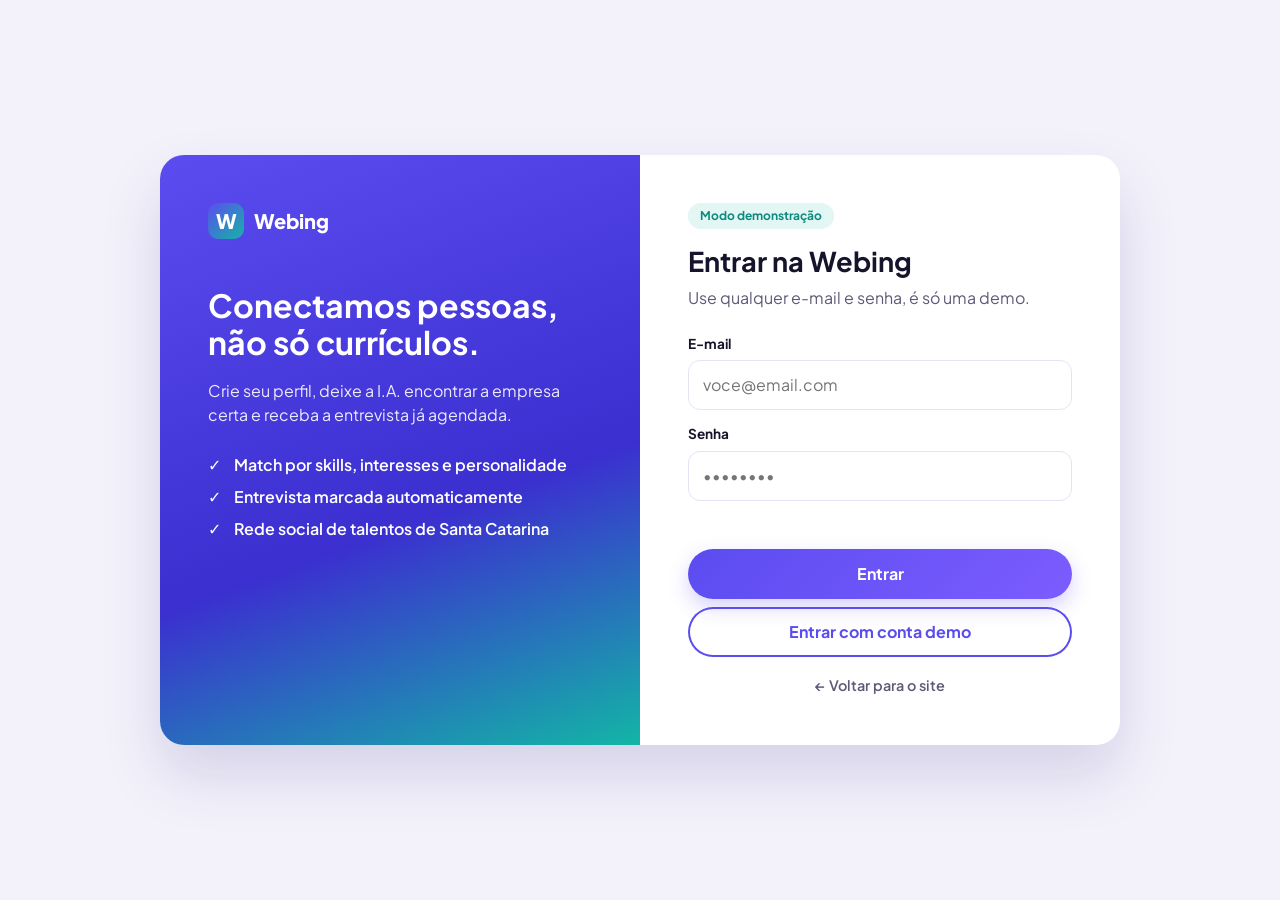
==== app.html @ 5b806b4f "Adiciona demo da plataforma: login, perfil, match por I.A. e entrevista automática Co-Authored-By: C" ====
<!doctype html>
<html lang="pt-BR">
<head>
  <meta charset="utf-8">
  <meta name="viewport" content="width=device-width, initial-scale=1">
  <title>Webing | Demo</title>
  <meta name="description" content="Demonstração da plataforma Webing: login, perfil, match por I.A. e agendamento automático de entrevista.">
  <link rel="preconnect" href="https://fonts.googleapis.com">
  <link rel="preconnect" href="https://fonts.gstatic.com" crossorigin>
  <link href="https://fonts.googleapis.com/css2?family=Plus+Jakarta+Sans:wght@400;500;600;700;800&display=swap" rel="stylesheet">
  <link rel="stylesheet" href="app.css">
  <link rel="icon" href="data:image/svg+xml,%3Csvg xmlns='http://www.w3.org/2000/svg' viewBox='0 0 32 32'%3E%3Crect width='32' height='32' rx='8' fill='%235b4cf0'/%3E%3Cpath d='M7 10l4 12 5-9 5 9 4-12' stroke='white' stroke-width='3' fill='none' stroke-linecap='round' stroke-linejoin='round'/%3E%3C/svg%3E">
</head>
<body>

<!-- ============ LOGIN ============ -->
<section class="screen screen-center" id="s-login">
  <div class="auth">
    <div class="auth-side">
      <a href="index.html" class="logo logo-light"><span class="logo-mark">W</span><span>Webing</span></a>
      <h1>Conectamos pessoas, não só currículos.</h1>
      <p>Crie seu perfil, deixe a I.A. encontrar a empresa certa e receba a entrevista já agendada.</p>
      <ul>
        <li>Match por skills, interesses e personalidade</li>
        <li>Entrevista marcada automaticamente</li>
        <li>Rede social de talentos de Santa Catarina</li>
      </ul>
    </div>
    <form class="auth-form" id="form-login" novalidate>
      <span class="demo-tag">Modo demonstração</span>
      <h2>Entrar na Webing</h2>
      <p class="muted">Use qualquer e-mail e senha, é só uma demo.</p>
      <label class="field">
        <span>E-mail</span>
        <input type="email" name="email" placeholder="voce@email.com" autocomplete="username">
      </label>
      <label class="field">
        <span>Senha</span>
        <input type="password" name="senha" placeholder="••••••••" autocomplete="current-password">
      </label>
      <p class="form-error" id="login-error" role="alert"></p>
      <button type="submit" class="btn btn-block">Entrar</button>
      <button type="button" class="btn btn-ghost btn-block" id="btn-demo">Entrar com conta demo</button>
      <a href="index.html" class="back-link">← Voltar para o site</a>
    </form>
  </div>
</section>

<!-- ============ ONBOARDING ============ -->
<section class="screen screen-center" id="s-onboard" hidden>
  <form class="wizard" id="form-perfil" novalidate>
    <div class="wizard-head">
      <a class="logo"><span class="logo-mark">W</span><span>Webing</span></a>
      <span class="muted" id="wiz-count">Passo 1 de 4</span>
    </div>
    <div class="progress"><i id="wiz-bar"></i></div>

    <!-- Passo 1 -->
    <fieldset class="step" data-step="1">
      <legend>Sobre você</legend>
      <p class="muted">Conte um pouco quem você é.</p>
      <div class="row-2">
        <label class="field"><span>Nome completo *</span><input name="nome" required placeholder="Seu nome"></label>
        <label class="field"><span>Idade *</span><input name="idade" type="number" min="16" max="70" required placeholder="22"></label>
      </div>
      <div class="row-2">
        <label class="field"><span>Cidade *</span>
          <select name="cidade" required>
            <option value="">Selecione</option>
            <option>Florianópolis</option><option>São José</option><option>Palhoça</option>
            <option>Joinville</option><option>Blumenau</option><option>Itajaí</option>
            <option>Balneário Camboriú</option><option>Criciúma</option><option>Chapecó</option>
            <option>Lages</option><option>Outra cidade de SC</option>
          </select>
        </label>
        <label class="field"><span>Situação atual *</span>
          <select name="ocupacao" required>
            <option value="">Selecione</option>
            <option>Estudante</option><option>Recém-formado(a)</option>
            <option>Jovem profissional</option><option>Em transição de carreira</option>
          </select>
        </label>
      </div>
      <label class="field"><span>Curso ou área de formação</span><input name="curso" placeholder="Ex.: Administração, Publicidade, ADS…"></label>
    </fieldset>

    <!-- Passo 2 -->
    <fieldset class="step" data-step="2" hidden>
      <legend>Suas skills</legend>
      <p class="muted">Escolha pelo menos 3 no total. A I.A. usa isso para comparar com as vagas.</p>
      <h4>Habilidades técnicas</h4>
      <div class="chips-select" data-name="hard"></div>
      <h4>Habilidades comportamentais</h4>
      <div class="chips-select" data-name="soft"></div>
    </fieldset>

    <!-- Passo 3 -->
    <fieldset class="step" data-step="3" hidden>
      <legend>Interesses e hobbies</legend>
      <p class="muted">Aqui a Webing vai além do currículo.</p>
      <h4>Áreas que te interessam *</h4>
      <div class="chips-select" data-name="interesses"></div>
      <h4>Hobbies</h4>
      <div class="chips-select" data-name="hobbies"></div>
    </fieldset>

    <!-- Passo 4 -->
    <fieldset class="step" data-step="4" hidden>
      <legend>Objetivos e personalidade</legend>
      <p class="muted">Para a I.A. entender o que você busca e onde vai se sentir bem.</p>
      <div class="row-2">
        <label class="field"><span>Seu objetivo agora *</span>
          <select name="objetivo" required>
            <option value="">Selecione</option>
            <option>Estágio</option><option>Primeiro emprego</option>
            <option>Crescer na carreira</option><option>Mudar de área</option>
          </select>
        </label>
        <label class="field"><span>Modelo de trabalho *</span>
          <select name="modelo" required>
            <option value="">Selecione</option>
            <option>Presencial</option><option>Híbrido</option><option>Remoto</option>
          </select>
        </label>
      </div>
      <h4>Como você se descreve? *</h4>
      <div class="radio-cards" data-name="perfil">
        <label><input type="radio" name="perfil" value="Comunicativo" required><span>🗣️<b>Comunicativo</b><small>Gosto de pessoas e de conversar</small></span></label>
        <label><input type="radio" name="perfil" value="Analítico"><span>📊<b>Analítico</b><small>Gosto de dados e de resolver problemas</small></span></label>
        <label><input type="radio" name="perfil" value="Criativo"><span>🎨<b>Criativo</b><small>Gosto de criar e de ter ideias</small></span></label>
        <label><input type="radio" name="perfil" value="Organizado"><span>🗂️<b>Organizado</b><small>Gosto de planejar e de processos</small></span></label>
      </div>
      <h4>Ambiente ideal *</h4>
      <div class="radio-cards small" data-name="ambiente">
        <label><input type="radio" name="ambiente" value="Dinâmico" required><span><b>Dinâmico</b><small>Ritmo de startup</small></span></label>
        <label><input type="radio" name="ambiente" value="Estruturado"><span><b>Estruturado</b><small>Processos claros</small></span></label>
        <label><input type="radio" name="ambiente" value="Colaborativo"><span><b>Colaborativo</b><small>Tudo em equipe</small></span></label>
        <label><input type="radio" name="ambiente" value="Autônomo"><span><b>Autônomo</b><small>Liberdade para fazer</small></span></label>
      </div>
      <label class="field"><span>Uma frase sobre você</span><textarea name="bio" rows="2" maxlength="160" placeholder="Ex.: Apaixonada por contar histórias e conectar pessoas."></textarea></label>
    </fieldset>

    <p class="form-error" id="wiz-error" role="alert"></p>
    <div class="wizard-actions">
      <button type="button" class="btn btn-ghost" id="wiz-back" hidden>Voltar</button>
      <button type="submit" class="btn" id="wiz-next">Continuar</button>
    </div>
  </form>
</section>

<!-- ============ ANALISANDO ============ -->
<section class="screen screen-center screen-dark" id="s-analyze" hidden>
  <div class="analyze">
    <div class="orb"><span class="logo-mark big">W</span></div>
    <h2>A I.A. da Webing está analisando seu perfil</h2>
    <ul class="analyze-steps" id="analyze-steps">
      <li>Lendo suas skills técnicas e comportamentais</li>
      <li>Entendendo seus interesses e hobbies</li>
      <li>Mapeando objetivos e personalidade</li>
      <li>Comparando com empresas de Santa Catarina</li>
      <li>Encontrando o melhor match</li>
    </ul>
  </div>
</section>

<!-- ============ MATCH ============ -->
<section class="screen screen-center screen-dark" id="s-match" hidden>
  <div class="match">
    <p class="confetti" aria-hidden="true">🎉</p>
    <h2>Deu match!</h2>
    <div class="match-pair">
      <div class="avatar xl" id="m-user"></div>
      <div class="match-pct" id="m-pct">0%</div>
      <div class="avatar xl co" id="m-co"></div>
    </div>
    <p class="match-sub" id="m-sub"></p>
    <div class="match-why">
      <h4>Por que vocês combinam</h4>
      <ul id="m-reasons"></ul>
    </div>
    <div class="scheduling" id="m-scheduling">
      <span class="spinner"></span> Agendando sua entrevista automaticamente…
    </div>
    <div class="interview-card" id="m-interview" hidden></div>
    <button class="btn btn-light btn-block" id="btn-go-app" hidden>Ir para minha rede →</button>
  </div>
</section>

<!-- ============ REDE SOCIAL ============ -->
<section class="screen" id="s-app" hidden>
  <header class="topbar">
    <div class="topbar-inner">
      <a class="logo" data-view="feed"><span class="logo-mark">W</span><span class="hide-sm">Webing</span></a>
      <div class="search hide-sm"><input placeholder="Buscar pessoas, empresas e vagas" aria-label="Buscar"></div>
      <nav class="topnav" aria-label="Navegação principal">
        <button data-view="feed" class="active"><span>🏠</span><small>Início</small></button>
        <button data-view="vagas"><span>💼</span><small>Vagas</small></button>
        <button data-view="agenda"><span>📅</span><small>Agenda</small></button>
        <button data-view="mensagens"><span>💬</span><small>Mensagens</small><i class="dot" id="msg-dot"></i></button>
      </nav>
      <div class="user-menu">
        <button class="avatar sm" id="btn-user" aria-haspopup="true" aria-expanded="false"></button>
        <div class="dropdown" id="user-dropdown" hidden>
          <strong id="dd-name"></strong>
          <button id="btn-edit">Editar perfil</button>
          <button id="btn-reset">Reiniciar demo</button>
          <button id="btn-logout">Sair</button>
        </div>
      </div>
    </div>
  </header>

  <div class="layout">
    <aside class="col-left">
      <div class="panel profile">
        <div class="cover"></div>
        <div class="avatar lg" id="p-avatar"></div>
        <h3 id="p-name"></h3>
        <p class="muted" id="p-headline"></p>
        <p class="bio" id="p-bio"></p>
        <div class="p-stats">
          <div><b id="p-matches">0</b><small>matches</small></div>
          <div><b id="p-interviews">0</b><small>entrevistas</small></div>
          <div><b id="p-strength">0%</b><small>perfil</small></div>
        </div>
        <div class="p-block"><h5>Skills</h5><div class="chips" id="p-skills"></div></div>
        <div class="p-block"><h5>Interesses</h5><div class="chips" id="p-int"></div></div>
        <div class="p-block"><h5>Hobbies</h5><div class="chips" id="p-hob"></div></div>
      </div>
    </aside>

    <main class="col-main">
      <!-- FEED -->
      <div class="view" id="v-feed">
        <form class="panel composer" id="composer">
          <div class="avatar sm" id="c-avatar"></div>
          <input name="texto" placeholder="Compartilhe uma conquista, ideia ou pergunta…" aria-label="Escrever publicação" maxlength="280">
          <button class="btn btn-small" type="submit">Publicar</button>
        </form>
        <div id="feed"></div>
      </div>

      <!-- VAGAS -->
      <div class="view" id="v-vagas" hidden>
        <div class="panel view-head"><h2>Vagas para você</h2><p class="muted">Ordenadas pela compatibilidade calculada pela I.A.</p></div>
        <div id="vagas"></div>
      </div>

      <!-- AGENDA -->
      <div class="view" id="v-agenda" hidden>
        <div class="panel view-head"><h2>Sua agenda</h2><p class="muted">Entrevistas agendadas automaticamente pela Webing.</p></div>
        <div id="agenda"></div>
      </div>

      <!-- MENSAGENS -->
      <div class="view" id="v-mensagens" hidden>
        <div class="panel chat">
          <div class="chat-head" id="chat-head"></div>
          <div class="chat-body" id="chat-body"></div>
          <form class="chat-form" id="chat-form">
            <input name="msg" placeholder="Escreva uma mensagem…" aria-label="Mensagem" autocomplete="off">
            <button class="btn btn-small" type="submit">Enviar</button>
          </form>
        </div>
      </div>
    </main>

    <aside class="col-right">
      <div class="panel next-interview" id="r-interview"></div>
      <div class="panel">
        <h4>Empresas compatíveis</h4>
        <ul class="co-list" id="r-companies"></ul>
      </div>
      <div class="panel event">
        <span class="demo-tag">Evento</span>
        <h4>Encontro Webing: Talentos & Negócios</h4>
        <p class="muted">Debate sobre carreira, mercado e conexões reais. Florianópolis · sábado, 15h.</p>
        <button class="btn btn-ghost btn-small btn-block" id="btn-event">Quero ir</button>
      </div>
    </aside>
  </div>
</section>

<div class="toast" id="toast" role="status" aria-live="polite"></div>

<script src="app.js"></script>
</body>
</html>
---- app.css ----
:root {
  --bg: #f3f2fb;
  --surface: #ffffff;
  --text: #16142b;
  --muted: #5d5a78;
  --border: #e6e3f5;
  --primary: #5b4cf0;
  --primary-2: #13b5a6;
  --soft: #f1efff;
  --dark: #120f2e;
  --shadow: 0 10px 30px rgba(40, 30, 120, .08);
  --radius: 16px;
}

* { box-sizing: border-box; margin: 0; padding: 0; }
body {
  font-family: "Plus Jakarta Sans", system-ui, sans-serif;
  background: var(--bg); color: var(--text); line-height: 1.5;
  overflow-x: hidden;
}
a { color: inherit; text-decoration: none; cursor: pointer; }
ul { list-style: none; }
button { font: inherit; }
[hidden] { display: none !important; }
.muted { color: var(--muted); }

/* Basics */
.logo { display: inline-flex; align-items: center; gap: 10px; font-weight: 800; font-size: 1.25rem; }
.logo-mark {
  width: 36px; height: 36px; border-radius: 10px; display: grid; place-items: center; flex: none;
  background: linear-gradient(135deg, var(--primary), var(--primary-2)); color: #fff; font-weight: 800;
}
.logo-mark.big { width: 72px; height: 72px; font-size: 2rem; border-radius: 20px; }
.logo-light { color: #fff; }
.btn {
  display: inline-flex; align-items: center; justify-content: center; gap: 8px;
  padding: 13px 24px; border-radius: 999px; border: 0; cursor: pointer; font-weight: 700;
  background: linear-gradient(135deg, var(--primary), #7c5cff); color: #fff;
  box-shadow: 0 8px 20px rgba(91, 76, 240, .25); transition: transform .2s, box-shadow .2s, opacity .2s;
}
.btn:hover { transform: translateY(-1px); }
.btn:disabled { opacity: .6; cursor: default; transform: none; }
.btn-ghost { background: transparent; color: var(--primary); box-shadow: inset 0 0 0 2px var(--primary); }
.btn-light { background: #fff; color: var(--primary); box-shadow: none; }
.btn-small { padding: 9px 16px; font-size: .88rem; }
.btn-block { width: 100%; }
.demo-tag {
  display: inline-block; padding: 4px 12px; border-radius: 999px; font-size: .75rem; font-weight: 700;
  background: rgba(19,181,166,.12); color: #0c8a7e;
}
.avatar {
  flex: none; width: 44px; height: 44px; border-radius: 50%; display: grid; place-items: center;
  background: linear-gradient(135deg, #8b7cff, var(--primary)); color: #fff; font-weight: 800; border: 0;
}
.avatar.co { border-radius: 14px; background: linear-gradient(135deg, #2dd4bf, #0e9488); }
.avatar.sm { width: 38px; height: 38px; font-size: .85rem; }
.avatar.lg { width: 84px; height: 84px; font-size: 1.6rem; }
.avatar.xl { width: 96px; height: 96px; font-size: 2rem; box-shadow: 0 0 0 5px rgba(255,255,255,.15); }
.chips { display: flex; flex-wrap: wrap; gap: 6px; }
.chips span { font-size: .76rem; font-weight: 600; padding: 4px 10px; border-radius: 999px; background: var(--soft); color: var(--primary); }

/* Screens */
.screen { min-height: 100vh; }
.screen-center { display: grid; place-items: center; padding: 24px 16px; }
.screen-dark {
  color: #fff;
  background:
    radial-gradient(600px 400px at 80% 10%, rgba(19,181,166,.35), transparent 70%),
    radial-gradient(700px 500px at 10% 90%, rgba(124,92,255,.45), transparent 70%),
    var(--dark);
}

/* Fields */
.field { display: block; margin-bottom: 14px; }
.field > span { display: block; font-size: .85rem; font-weight: 700; margin-bottom: 6px; }
.field input, .field select, .field textarea {
  width: 100%; padding: 12px 14px; border-radius: 12px; border: 1.5px solid var(--border);
  font: inherit; background: #fff; color: var(--text); transition: border-color .2s;
}
.field input:focus, .field select:focus, .field textarea:focus { outline: none; border-color: var(--primary); }
.form-error { color: #d6455a; font-weight: 600; font-size: .9rem; min-height: 1.3em; margin-bottom: 8px; }

/* Login */
.auth {
  width: 100%; max-width: 960px; display: grid; grid-template-columns: 1fr 1fr;
  background: #fff; border-radius: 24px; overflow: hidden; box-shadow: 0 30px 60px rgba(40,30,120,.15);
}
.auth-side {
  padding: 48px; color: #fff; display: flex; flex-direction: column; gap: 18px;
  background: linear-gradient(160deg, var(--primary), #3b2fd0 60%, var(--primary-2));
}
.auth-side h1 { font-size: 2rem; line-height: 1.15; margin-top: 30px; }
.auth-side p { opacity: .9; }
.auth-side li { padding-left: 26px; position: relative; margin: 8px 0; font-weight: 600; }
.auth-side li::before { content: "✓"; position: absolute; left: 0; font-weight: 800; }
.auth-form { padding: 48px; display: flex; flex-direction: column; }
.auth-form .demo-tag { align-self: flex-start; }
.auth-form h2 { font-size: 1.7rem; margin: 12px 0 4px; }
.auth-form > .muted { margin-bottom: 24px; }
.auth-form .btn { margin-top: 8px; }
.back-link { margin-top: 18px; text-align: center; color: var(--muted); font-size: .9rem; font-weight: 600; }

/* Wizard */
.wizard {
  width: 100%; max-width: 720px; background: #fff; border-radius: 24px; padding: 32px;
  box-shadow: 0 30px 60px rgba(40,30,120,.12);
}
.wizard-head { display: flex; align-items: center; gap: 14px; margin-bottom: 16px; flex-wrap: wrap; }
.wizard-head .logo { margin-right: auto; }
.progress { height: 6px; background: var(--soft); border-radius: 9px; overflow: hidden; margin-bottom: 26px; }
.progress i { display: block; height: 100%; width: 25%; background: linear-gradient(90deg, var(--primary), var(--primary-2)); transition: width .4s; }
.step { border: 0; animation: fade .35s ease; }
.step legend { font-size: 1.6rem; font-weight: 800; }
.step > .muted { margin-bottom: 20px; }
.step h4 { margin: 18px 0 10px; font-size: .95rem; }
.row-2 { display: grid; grid-template-columns: 1fr 1fr; gap: 14px; }
.chips-select { display: flex; flex-wrap: wrap; gap: 8px; }
.chips-select button {
  padding: 8px 14px; border-radius: 999px; border: 1.5px solid var(--border); background: #fff;
  cursor: pointer; font-weight: 600; font-size: .88rem; color: var(--muted); transition: .15s;
}
.chips-select button[aria-pressed="true"] { background: var(--primary); border-color: var(--primary); color: #fff; }
.radio-cards { display: grid; grid-template-columns: repeat(4, 1fr); gap: 10px; }
.radio-cards label { cursor: pointer; }
.radio-cards input { position: absolute; opacity: 0; pointer-events: none; }
.radio-cards span {
  display: flex; flex-direction: column; align-items: center; text-align: center; gap: 2px; height: 100%;
  padding: 14px 10px; border: 1.5px solid var(--border); border-radius: 14px; font-size: 1.4rem; transition: .15s;
}
.radio-cards.small span { font-size: 1rem; padding: 12px 8px; }
.radio-cards b { font-size: .9rem; }
.radio-cards small { font-size: .74rem; color: var(--muted); line-height: 1.3; }
.radio-cards input:checked + span { border-color: var(--primary); background: var(--soft); box-shadow: 0 0 0 3px rgba(91,76,240,.15); }
.radio-cards input:focus-visible + span { outline: 2px solid var(--primary); outline-offset: 2px; }
.step > .field:last-child { margin-top: 18px; }
.wizard-actions { display: flex; justify-content: flex-end; gap: 10px; margin-top: 10px; }

/* Analyze */
.analyze { text-align: center; max-width: 520px; }
.orb { display: grid; place-items: center; width: 150px; height: 150px; margin: 0 auto 28px; border-radius: 50%; position: relative; }
.orb::before, .orb::after {
  content: ""; position: absolute; inset: 0; border-radius: 50%;
  border: 3px solid transparent; border-top-color: var(--primary-2); border-right-color: #8b7cff;
  animation: spin 1.2s linear infinite;
}
.orb::after { inset: 16px; animation-duration: 1.8s; animation-direction: reverse; }
@keyframes spin { to { transform: rotate(360deg); } }
.analyze h2 { font-size: 1.5rem; margin-bottom: 24px; }
.analyze-steps { text-align: left; display: inline-block; }
.analyze-steps li { padding: 7px 0 7px 32px; position: relative; opacity: .35; transition: opacity .3s; }
.analyze-steps li::before {
  content: ""; position: absolute; left: 0; top: 9px; width: 20px; height: 20px; border-radius: 50%;
  border: 2px solid rgba(255,255,255,.4);
}
.analyze-steps li.on { opacity: 1; }
.analyze-steps li.done::before { content: "✓"; display: grid; place-items: center; font-size: .7rem; font-weight: 800; background: var(--primary-2); border-color: var(--primary-2); }

/* Match */
.match { width: 100%; max-width: 520px; text-align: center; }
.confetti { font-size: 3rem; animation: pop .6s ease; }
@keyframes pop { 0% { transform: scale(0); } 70% { transform: scale(1.3); } 100% { transform: scale(1); } }
.match h2 { font-size: 2.4rem; margin-bottom: 20px; }
.match-pair { display: flex; align-items: center; justify-content: center; gap: 16px; margin-bottom: 16px; }
.match-pct {
  font-size: 1.6rem; font-weight: 800; padding: 10px 18px; border-radius: 999px;
  background: linear-gradient(135deg, var(--primary), var(--primary-2)); box-shadow: 0 10px 30px rgba(19,181,166,.4);
}
.match-sub { font-size: 1.05rem; opacity: .9; margin-bottom: 20px; }
.match-why { text-align: left; background: rgba(255,255,255,.08); border: 1px solid rgba(255,255,255,.12); border-radius: var(--radius); padding: 18px 20px; margin-bottom: 18px; }
.match-why h4 { margin-bottom: 8px; }
.match-why li { padding: 4px 0 4px 26px; position: relative; font-size: .95rem; }
.match-why li::before { content: "✓"; position: absolute; left: 0; color: var(--primary-2); font-weight: 800; }
.scheduling { display: flex; align-items: center; justify-content: center; gap: 10px; font-weight: 600; padding: 14px; }
.spinner { width: 18px; height: 18px; border-radius: 50%; border: 3px solid rgba(255,255,255,.3); border-top-color: #fff; animation: spin .8s linear infinite; }
.interview-card {
  background: #fff; color: var(--text); border-radius: var(--radius); padding: 20px; text-align: left; margin-bottom: 16px;
  animation: fade .45s ease;
}
.interview-card .ok { color: #0c8a7e; font-weight: 800; margin-bottom: 10px; display: block; }
.i-rows { display: grid; gap: 8px; }
.i-rows div { display: flex; gap: 10px; font-size: .95rem; }
.i-rows b { min-width: 92px; color: var(--muted); font-weight: 600; }

/* App */
.topbar { position: sticky; top: 0; z-index: 40; background: #fff; border-bottom: 1px solid var(--border); }
.topbar-inner { max-width: 1180px; margin: 0 auto; padding: 0 16px; height: 64px; display: flex; align-items: center; gap: 16px; }
.search { flex: 1; max-width: 340px; }
.search input { width: 100%; padding: 10px 16px; border-radius: 999px; border: 0; background: var(--bg); font: inherit; }
.topnav { margin-left: auto; display: flex; gap: 4px; }
.topnav button {
  position: relative; display: flex; flex-direction: column; align-items: center; gap: 0;
  border: 0; background: none; cursor: pointer; padding: 6px 14px; border-radius: 12px; color: var(--muted);
}
.topnav button span { font-size: 1.2rem; }
.topnav button small { font-size: .72rem; font-weight: 700; }
.topnav button.active { color: var(--primary); background: var(--soft); }
.dot { position: absolute; top: 4px; right: 12px; width: 9px; height: 9px; border-radius: 50%; background: #ef4461; display: none; }
.dot.on { display: block; }
.user-menu { position: relative; }
.user-menu .avatar { cursor: pointer; }
.dropdown {
  position: absolute; right: 0; top: 48px; min-width: 200px; background: #fff; border: 1px solid var(--border);
  border-radius: 14px; box-shadow: var(--shadow); padding: 8px; display: flex; flex-direction: column;
}
.dropdown strong { padding: 8px 10px; font-size: .9rem; border-bottom: 1px solid var(--border); margin-bottom: 4px; }
.dropdown button { text-align: left; padding: 9px 10px; border: 0; background: none; border-radius: 8px; cursor: pointer; font-weight: 600; }
.dropdown button:hover { background: var(--soft); }

.layout {
  max-width: 1180px; margin: 0 auto; padding: 22px 16px 90px;
  display: grid; grid-template-columns: 270px 1fr 300px; gap: 20px; align-items: start;
}
.panel { background: var(--surface); border: 1px solid var(--border); border-radius: var(--radius); padding: 18px; margin-bottom: 16px; }
.col-left, .col-right { position: sticky; top: 86px; }

.profile { padding: 0 0 18px; text-align: center; overflow: hidden; }
.cover { height: 70px; background: linear-gradient(135deg, var(--primary), var(--primary-2)); }
.profile .avatar.lg { margin: -42px auto 10px; border: 4px solid #fff; }
.profile h3 { font-size: 1.1rem; padding: 0 16px; }
.profile > .muted { font-size: .85rem; padding: 0 16px; }
.bio { font-size: .88rem; padding: 8px 16px 0; font-style: italic; color: var(--muted); }
.p-stats { display: grid; grid-template-columns: repeat(3, 1fr); margin: 14px 0; border-top: 1px solid var(--border); border-bottom: 1px solid var(--border); }
.p-stats div { padding: 10px 0; }
.p-stats b { display: block; color: var(--primary); font-size: 1.1rem; }
.p-stats small { color: var(--muted); font-size: .72rem; }
.p-block { text-align: left; padding: 6px 16px; }
.p-block h5 { font-size: .78rem; text-transform: uppercase; letter-spacing: .05em; color: var(--muted); margin-bottom: 6px; }

.composer { display: flex; gap: 10px; align-items: center; }
.composer input { flex: 1; min-width: 0; padding: 11px 16px; border-radius: 999px; border: 1.5px solid var(--border); font: inherit; }
.composer input:focus { outline: none; border-color: var(--primary); }

.post { animation: fade .4s ease; }
@keyframes fade { from { opacity: 0; transform: translateY(8px); } to { opacity: 1; transform: none; } }
.post-head { display: flex; gap: 12px; align-items: center; margin-bottom: 12px; }
.post-head small { display: block; color: var(--muted); font-size: .8rem; }
.post-body { margin-bottom: 12px; white-space: pre-line; }
.post-highlight {
  border-radius: 14px; padding: 16px; margin-bottom: 12px; color: #fff;
  background: linear-gradient(135deg, var(--primary), var(--primary-2));
}
.post-highlight b { font-size: 1.1rem; }
.post-job { border: 1px solid var(--border); border-radius: 14px; padding: 14px; margin-bottom: 12px; background: var(--bg); }
.post-actions { display: flex; gap: 6px; border-top: 1px solid var(--border); padding-top: 8px; }
.post-actions button {
  flex: 1; border: 0; background: none; padding: 8px; border-radius: 10px; cursor: pointer; font-weight: 600; color: var(--muted);
}
.post-actions button:hover { background: var(--bg); }
.post-actions button.liked { color: var(--primary); }
.badge-ai { font-size: .7rem; font-weight: 700; padding: 2px 8px; border-radius: 999px; background: var(--soft); color: var(--primary); margin-left: 6px; }

.view-head h2 { font-size: 1.3rem; }
.job { display: flex; gap: 14px; align-items: flex-start; }
.job-info { flex: 1; min-width: 0; }
.job-info h3 { font-size: 1.05rem; }
.job-info .chips { margin-top: 8px; }
.job-side { text-align: right; display: flex; flex-direction: column; gap: 8px; align-items: flex-end; }
.pct { font-weight: 800; font-size: 1.2rem; color: var(--primary); }
.pct small { display: block; font-size: .7rem; color: var(--muted); font-weight: 600; }
.meter { height: 6px; border-radius: 9px; background: var(--soft); overflow: hidden; margin-top: 10px; }
.meter i { display: block; height: 100%; background: linear-gradient(90deg, var(--primary), var(--primary-2)); }
.job.is-match { border-color: var(--primary); box-shadow: 0 0 0 3px rgba(91,76,240,.12); }

.agenda-item { display: flex; gap: 18px; }
.date-box {
  flex: none; align-self: flex-start; width: 72px; text-align: center; border-radius: 14px; padding: 10px 0; color: #fff;
  background: linear-gradient(160deg, var(--primary), var(--primary-2));
}
.date-box b { display: block; font-size: 1.8rem; line-height: 1; }
.date-box small { font-size: .75rem; font-weight: 700; text-transform: uppercase; }
.agenda-info { flex: 1; }
.agenda-info h3 { font-size: 1.05rem; }
.agenda-actions { display: flex; flex-wrap: wrap; gap: 8px; margin-top: 12px; }
.status { display: inline-block; font-size: .75rem; font-weight: 700; padding: 3px 10px; border-radius: 999px; background: rgba(19,181,166,.12); color: #0c8a7e; margin-bottom: 6px; }

.chat { padding: 0; display: flex; flex-direction: column; height: calc(100vh - 130px); min-height: 420px; }
.chat-head { display: flex; gap: 12px; align-items: center; padding: 14px 18px; border-bottom: 1px solid var(--border); }
.chat-head small { display: block; color: var(--muted); font-size: .8rem; }
.chat-body { flex: 1; overflow-y: auto; padding: 18px; display: flex; flex-direction: column; gap: 10px; background: var(--bg); }
.msg { max-width: 78%; padding: 10px 14px; border-radius: 16px; font-size: .94rem; animation: fade .3s ease; white-space: pre-line; }
.msg.them { background: #fff; border: 1px solid var(--border); border-bottom-left-radius: 4px; align-self: flex-start; }
.msg.me { background: var(--primary); color: #fff; border-bottom-right-radius: 4px; align-self: flex-end; }
.msg.typing { color: var(--muted); font-style: italic; }
.chat-form { display: flex; gap: 8px; padding: 12px; border-top: 1px solid var(--border); }
.chat-form input { flex: 1; min-width: 0; padding: 11px 16px; border-radius: 999px; border: 1.5px solid var(--border); font: inherit; }

.next-interview { background: linear-gradient(160deg, var(--primary), #3b2fd0); color: #fff; border: 0; }
.next-interview h4 { margin-bottom: 4px; }
.next-interview p { font-size: .9rem; opacity: .9; }
.countdown { display: grid; grid-template-columns: repeat(3, 1fr); gap: 6px; margin: 12px 0; text-align: center; }
.countdown div { background: rgba(255,255,255,.14); border-radius: 10px; padding: 6px 0; }
.countdown b { display: block; font-size: 1.2rem; }
.countdown small { font-size: .7rem; opacity: .85; }
.col-right h4 { margin-bottom: 10px; }
.co-list li { display: flex; align-items: center; gap: 10px; padding: 8px 0; border-bottom: 1px solid var(--border); font-size: .9rem; }
.co-list li:last-child { border-bottom: 0; }
.co-list .avatar { width: 34px; height: 34px; font-size: .75rem; }
.co-list span { flex: 1; min-width: 0; }
.co-list small { display: block; color: var(--muted); font-size: .75rem; }
.co-list b { color: var(--primary); }
.event h4 { margin: 8px 0 4px; }
.event p { font-size: .88rem; margin-bottom: 12px; }

.toast {
  position: fixed; left: 50%; bottom: 24px; transform: translate(-50%, 120px); z-index: 100;
  background: var(--dark); color: #fff; padding: 12px 20px; border-radius: 999px; font-weight: 600;
  box-shadow: 0 10px 30px rgba(0,0,0,.25); transition: transform .3s, opacity .3s; opacity: 0; pointer-events: none; max-width: calc(100% - 32px); text-align: center;
}
.toast.show { transform: translate(-50%, 0); opacity: 1; }

/* Responsive */
@media (max-width: 1100px) {
  .layout { grid-template-columns: 250px 1fr; }
  .col-right { display: none; }
}
@media (max-width: 820px) {
  .auth { grid-template-columns: 1fr; }
  .auth-side { padding: 28px; }
  .auth-side h1 { margin-top: 10px; font-size: 1.5rem; }
  .auth-side ul { display: none; }
  .auth-form { padding: 28px; }
  .wizard { padding: 22px; }
  .radio-cards { grid-template-columns: repeat(2, 1fr); }
  .layout { grid-template-columns: 1fr; padding-top: 14px; }
  .col-left { position: static; }
  .profile .p-block, .profile .bio { display: none; }
  .profile { padding-bottom: 0; }
  .p-stats { margin-bottom: 0; border-bottom: 0; }
  .toast { bottom: 84px; }
  .hide-sm { display: none; }
  .topnav {
    position: fixed; bottom: 0; left: 0; right: 0; background: #fff; border-top: 1px solid var(--border);
    justify-content: space-around; padding: 6px 0 max(6px, env(safe-area-inset-bottom)); z-index: 40;
  }
  .topbar-inner { justify-content: space-between; }
  .chat { height: calc(100vh - 170px); }
}
@media (max-width: 520px) {
  .row-2 { grid-template-columns: 1fr; gap: 0; }
  .step legend { font-size: 1.35rem; }
  .match h2 { font-size: 2rem; }
  .avatar.xl { width: 72px; height: 72px; font-size: 1.5rem; }
  .match-pct { font-size: 1.2rem; padding: 8px 14px; }
  .job { flex-wrap: wrap; }
  .job-side { flex-direction: row; align-items: center; width: 100%; justify-content: space-between; }
  .agenda-item { flex-direction: column; gap: 12px; }
  .i-rows div { flex-direction: column; gap: 0; }
}
@media (prefers-reduced-motion: reduce) {
  *, *::before, *::after { animation-duration: .01ms !important; transition-duration: .01ms !important; }
}

.link-btn { border: 0; background: none; color: var(--primary); font-weight: 700; cursor: pointer; font-size: .85rem; text-decoration: underline; }

.layout > *, .screen-center > * { min-width: 0; }
.i-rows span, .post-body, .msg { overflow-wrap: anywhere; }
@media (max-width: 820px) { .layout { grid-template-columns: minmax(0, 1fr); } }
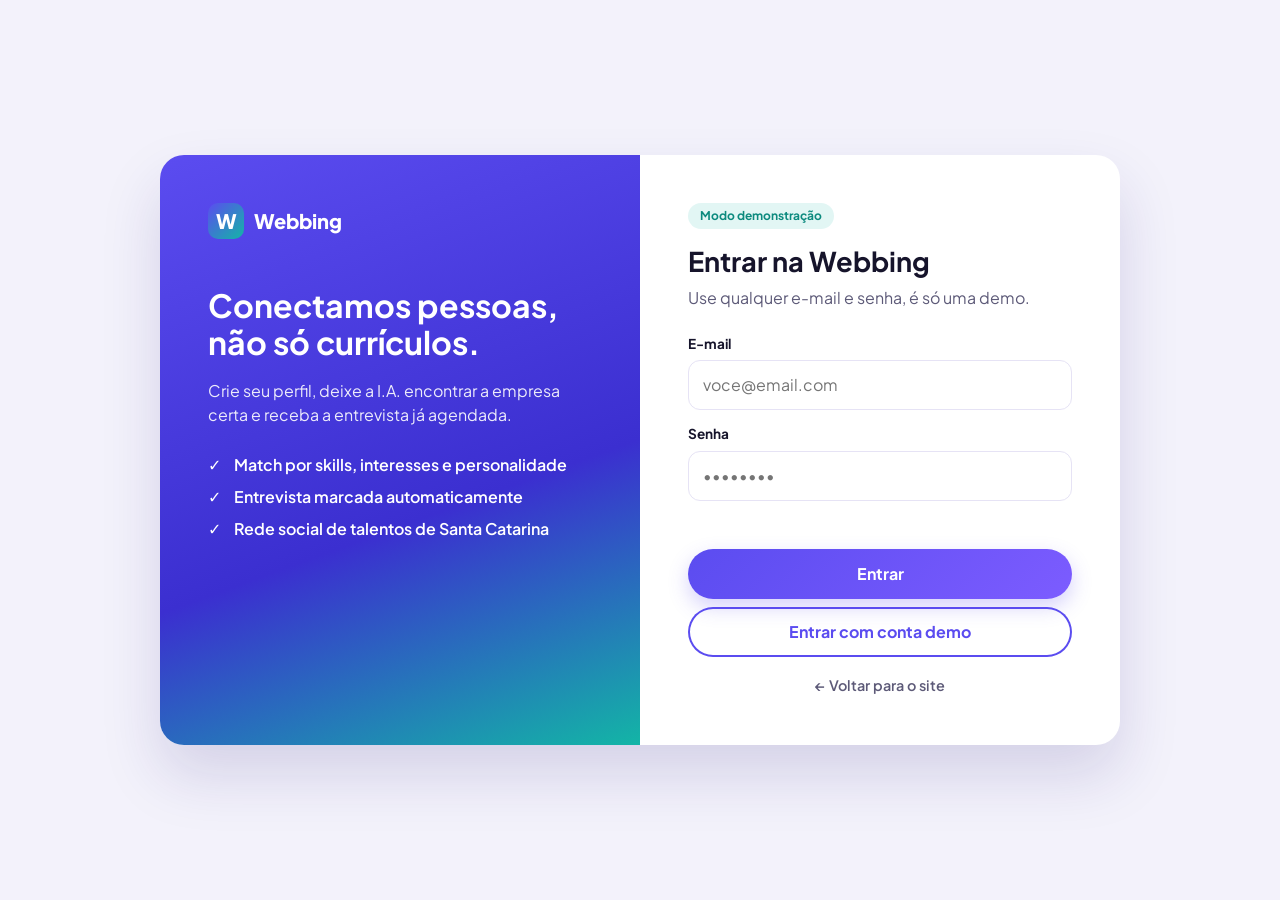
==== commit c1139958: "Corrige o nome da rede social para Webbing Co-Authored-By: Claude Opus 5.5 <noreply@anthropic.com> C" ====
--- a/app.html
+++ b/app.html
@@ -3,8 +3,8 @@
 <head>
   <meta charset="utf-8">
   <meta name="viewport" content="width=device-width, initial-scale=1">
-  <title>Webing | Demo</title>
-  <meta name="description" content="Demonstração da plataforma Webing: login, perfil, match por I.A. e agendamento automático de entrevista.">
+  <title>Webbing | Demo</title>
+  <meta name="description" content="Demonstração da plataforma Webbing: login, perfil, match por I.A. e agendamento automático de entrevista.">
   <link rel="preconnect" href="https://fonts.googleapis.com">
   <link rel="preconnect" href="https://fonts.gstatic.com" crossorigin>
   <link href="https://fonts.googleapis.com/css2?family=Plus+Jakarta+Sans:wght@400;500;600;700;800&display=swap" rel="stylesheet">
@@ -17,7 +17,7 @@
 <section class="screen screen-center" id="s-login">
   <div class="auth">
     <div class="auth-side">
-      <a href="index.html" class="logo logo-light"><span class="logo-mark">W</span><span>Webing</span></a>
+      <a href="index.html" class="logo logo-light"><span class="logo-mark">W</span><span>Webbing</span></a>
       <h1>Conectamos pessoas, não só currículos.</h1>
       <p>Crie seu perfil, deixe a I.A. encontrar a empresa certa e receba a entrevista já agendada.</p>
       <ul>
@@ -28,7 +28,7 @@
     </div>
     <form class="auth-form" id="form-login" novalidate>
       <span class="demo-tag">Modo demonstração</span>
-      <h2>Entrar na Webing</h2>
+      <h2>Entrar na Webbing</h2>
       <p class="muted">Use qualquer e-mail e senha, é só uma demo.</p>
       <label class="field">
         <span>E-mail</span>
@@ -50,7 +50,7 @@
 <section class="screen screen-center" id="s-onboard" hidden>
   <form class="wizard" id="form-perfil" novalidate>
     <div class="wizard-head">
-      <a class="logo"><span class="logo-mark">W</span><span>Webing</span></a>
+      <a class="logo"><span class="logo-mark">W</span><span>Webbing</span></a>
       <span class="muted" id="wiz-count">Passo 1 de 4</span>
     </div>
     <div class="progress"><i id="wiz-bar"></i></div>
@@ -97,7 +97,7 @@
     <!-- Passo 3 -->
     <fieldset class="step" data-step="3" hidden>
       <legend>Interesses e hobbies</legend>
-      <p class="muted">Aqui a Webing vai além do currículo.</p>
+      <p class="muted">Aqui a Webbing vai além do currículo.</p>
       <h4>Áreas que te interessam *</h4>
       <div class="chips-select" data-name="interesses"></div>
       <h4>Hobbies</h4>
@@ -152,7 +152,7 @@
 <section class="screen screen-center screen-dark" id="s-analyze" hidden>
   <div class="analyze">
     <div class="orb"><span class="logo-mark big">W</span></div>
-    <h2>A I.A. da Webing está analisando seu perfil</h2>
+    <h2>A I.A. da Webbing está analisando seu perfil</h2>
     <ul class="analyze-steps" id="analyze-steps">
       <li>Lendo suas skills técnicas e comportamentais</li>
       <li>Entendendo seus interesses e hobbies</li>
@@ -190,7 +190,7 @@
 <section class="screen" id="s-app" hidden>
   <header class="topbar">
     <div class="topbar-inner">
-      <a class="logo" data-view="feed"><span class="logo-mark">W</span><span class="hide-sm">Webing</span></a>
+      <a class="logo" data-view="feed"><span class="logo-mark">W</span><span class="hide-sm">Webbing</span></a>
       <div class="search hide-sm"><input placeholder="Buscar pessoas, empresas e vagas" aria-label="Buscar"></div>
       <nav class="topnav" aria-label="Navegação principal">
         <button data-view="feed" class="active"><span>🏠</span><small>Início</small></button>
@@ -248,7 +248,7 @@
 
       <!-- AGENDA -->
       <div class="view" id="v-agenda" hidden>
-        <div class="panel view-head"><h2>Sua agenda</h2><p class="muted">Entrevistas agendadas automaticamente pela Webing.</p></div>
+        <div class="panel view-head"><h2>Sua agenda</h2><p class="muted">Entrevistas agendadas automaticamente pela Webbing.</p></div>
         <div id="agenda"></div>
       </div>
 
@@ -273,7 +273,7 @@
       </div>
       <div class="panel event">
         <span class="demo-tag">Evento</span>
-        <h4>Encontro Webing: Talentos & Negócios</h4>
+        <h4>Encontro Webbing: Talentos & Negócios</h4>
         <p class="muted">Debate sobre carreira, mercado e conexões reais. Florianópolis · sábado, 15h.</p>
         <button class="btn btn-ghost btn-small btn-block" id="btn-event">Quero ir</button>
       </div>
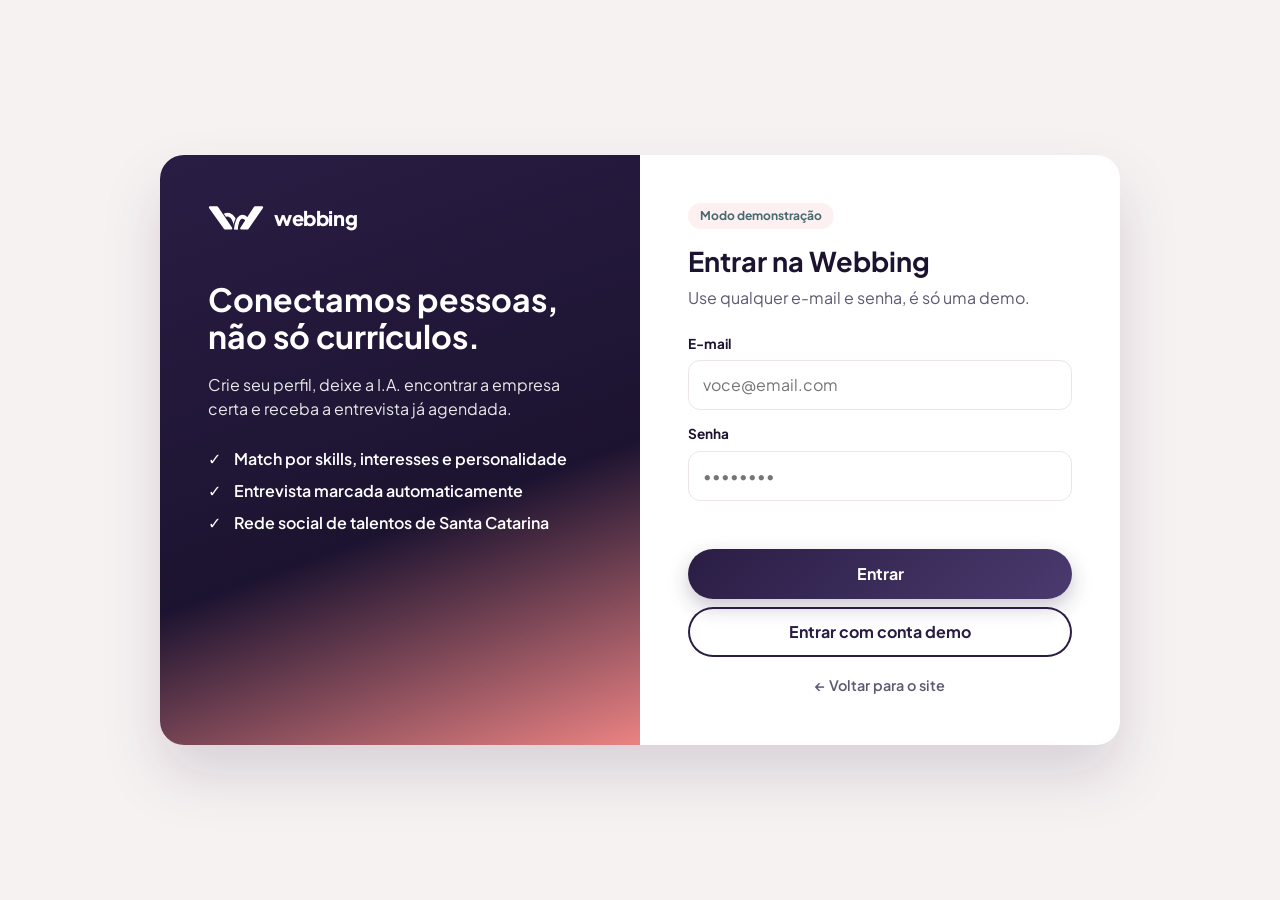
==== commit 32d35ac4: "Aplica a logo da Webbing e a nova paleta de cores Co-Authored-By: Claude Opus 5.5 <noreply@anthropic" ====
--- a/app.html
+++ b/app.html
@@ -9,7 +9,7 @@
   <link rel="preconnect" href="https://fonts.gstatic.com" crossorigin>
   <link href="https://fonts.googleapis.com/css2?family=Plus+Jakarta+Sans:wght@400;500;600;700;800&display=swap" rel="stylesheet">
   <link rel="stylesheet" href="app.css">
-  <link rel="icon" href="data:image/svg+xml,%3Csvg xmlns='http://www.w3.org/2000/svg' viewBox='0 0 32 32'%3E%3Crect width='32' height='32' rx='8' fill='%235b4cf0'/%3E%3Cpath d='M7 10l4 12 5-9 5 9 4-12' stroke='white' stroke-width='3' fill='none' stroke-linecap='round' stroke-linejoin='round'/%3E%3C/svg%3E">
+  <link rel="icon" href="img/favicon.svg" type="image/svg+xml">
 </head>
 <body>
 
@@ -17,7 +17,7 @@
 <section class="screen screen-center" id="s-login">
   <div class="auth">
     <div class="auth-side">
-      <a href="index.html" class="logo logo-light"><span class="logo-mark">W</span><span>Webbing</span></a>
+      <a href="index.html" class="logo logo-light"><img class="logo-mark" src="img/logo-mark-white.svg" alt=""><span class="wordmark">webbing</span></a>
       <h1>Conectamos pessoas, não só currículos.</h1>
       <p>Crie seu perfil, deixe a I.A. encontrar a empresa certa e receba a entrevista já agendada.</p>
       <ul>
@@ -50,7 +50,7 @@
 <section class="screen screen-center" id="s-onboard" hidden>
   <form class="wizard" id="form-perfil" novalidate>
     <div class="wizard-head">
-      <a class="logo"><span class="logo-mark">W</span><span>Webbing</span></a>
+      <a class="logo"><img class="logo-mark" src="img/logo-mark.svg" alt=""><span class="wordmark">webbing</span></a>
       <span class="muted" id="wiz-count">Passo 1 de 4</span>
     </div>
     <div class="progress"><i id="wiz-bar"></i></div>
@@ -151,7 +151,7 @@
 <!-- ============ ANALISANDO ============ -->
 <section class="screen screen-center screen-dark" id="s-analyze" hidden>
   <div class="analyze">
-    <div class="orb"><span class="logo-mark big">W</span></div>
+    <div class="orb"><img class="logo-mark big" src="img/logo-mark-white.svg" alt=""></div>
     <h2>A I.A. da Webbing está analisando seu perfil</h2>
     <ul class="analyze-steps" id="analyze-steps">
       <li>Lendo suas skills técnicas e comportamentais</li>
@@ -190,7 +190,7 @@
 <section class="screen" id="s-app" hidden>
   <header class="topbar">
     <div class="topbar-inner">
-      <a class="logo" data-view="feed"><span class="logo-mark">W</span><span class="hide-sm">Webbing</span></a>
+      <a class="logo" data-view="feed"><img class="logo-mark" src="img/logo-mark.svg" alt=""><span class="wordmark hide-sm">webbing</span></a>
       <div class="search hide-sm"><input placeholder="Buscar pessoas, empresas e vagas" aria-label="Buscar"></div>
       <nav class="topnav" aria-label="Navegação principal">
         <button data-view="feed" class="active"><span>🏠</span><small>Início</small></button>
--- a/app.css
+++ b/app.css
@@ -1,14 +1,14 @@
 :root {
-  --bg: #f3f2fb;
+  --bg: #F7F2F2;
   --surface: #ffffff;
-  --text: #16142b;
-  --muted: #5d5a78;
-  --border: #e6e3f5;
-  --primary: #5b4cf0;
-  --primary-2: #13b5a6;
-  --soft: #f1efff;
-  --dark: #120f2e;
-  --shadow: 0 10px 30px rgba(40, 30, 120, .08);
+  --text: #1C1330;
+  --muted: #5E5872;
+  --border: #ECE5E6;
+  --primary: #2A1D44;
+  --primary-2: #EB8383;
+  --soft: #FBECEB;
+  --dark: #1C1330;
+  --shadow: 0 10px 30px rgba(42,29,68, .08);
   --radius: 16px;
 }
 
@@ -26,17 +26,14 @@
 
 /* Basics */
 .logo { display: inline-flex; align-items: center; gap: 10px; font-weight: 800; font-size: 1.25rem; }
-.logo-mark {
-  width: 36px; height: 36px; border-radius: 10px; display: grid; place-items: center; flex: none;
-  background: linear-gradient(135deg, var(--primary), var(--primary-2)); color: #fff; font-weight: 800;
-}
-.logo-mark.big { width: 72px; height: 72px; font-size: 2rem; border-radius: 20px; }
+.logo-mark { width: 48px; height: auto; flex: none; display: block; }
+.logo-mark.big { width: 92px; }
 .logo-light { color: #fff; }
 .btn {
   display: inline-flex; align-items: center; justify-content: center; gap: 8px;
   padding: 13px 24px; border-radius: 999px; border: 0; cursor: pointer; font-weight: 700;
-  background: linear-gradient(135deg, var(--primary), #7c5cff); color: #fff;
-  box-shadow: 0 8px 20px rgba(91, 76, 240, .25); transition: transform .2s, box-shadow .2s, opacity .2s;
+  background: linear-gradient(135deg, var(--primary), #4A3A6E); color: #fff;
+  box-shadow: 0 8px 20px rgba(42,29,68, .25); transition: transform .2s, box-shadow .2s, opacity .2s;
 }
 .btn:hover { transform: translateY(-1px); }
 .btn:disabled { opacity: .6; cursor: default; transform: none; }
@@ -46,13 +43,13 @@
 .btn-block { width: 100%; }
 .demo-tag {
   display: inline-block; padding: 4px 12px; border-radius: 999px; font-size: .75rem; font-weight: 700;
-  background: rgba(19,181,166,.12); color: #0c8a7e;
+  background: rgba(235,131,131,.12); color: #46696E;
 }
 .avatar {
   flex: none; width: 44px; height: 44px; border-radius: 50%; display: grid; place-items: center;
-  background: linear-gradient(135deg, #8b7cff, var(--primary)); color: #fff; font-weight: 800; border: 0;
-}
-.avatar.co { border-radius: 14px; background: linear-gradient(135deg, #2dd4bf, #0e9488); }
+  background: linear-gradient(135deg, #5B4A80, var(--primary)); color: #fff; font-weight: 800; border: 0;
+}
+.avatar.co { border-radius: 14px; background: linear-gradient(135deg, #769DA3, #557A80); }
 .avatar.sm { width: 38px; height: 38px; font-size: .85rem; }
 .avatar.lg { width: 84px; height: 84px; font-size: 1.6rem; }
 .avatar.xl { width: 96px; height: 96px; font-size: 2rem; box-shadow: 0 0 0 5px rgba(255,255,255,.15); }
@@ -65,8 +62,8 @@
 .screen-dark {
   color: #fff;
   background:
-    radial-gradient(600px 400px at 80% 10%, rgba(19,181,166,.35), transparent 70%),
-    radial-gradient(700px 500px at 10% 90%, rgba(124,92,255,.45), transparent 70%),
+    radial-gradient(600px 400px at 80% 10%, rgba(235,131,131,.35), transparent 70%),
+    radial-gradient(700px 500px at 10% 90%, rgba(118,157,163,.45), transparent 70%),
     var(--dark);
 }
 
@@ -83,11 +80,11 @@
 /* Login */
 .auth {
   width: 100%; max-width: 960px; display: grid; grid-template-columns: 1fr 1fr;
-  background: #fff; border-radius: 24px; overflow: hidden; box-shadow: 0 30px 60px rgba(40,30,120,.15);
+  background: #fff; border-radius: 24px; overflow: hidden; box-shadow: 0 30px 60px rgba(42,29,68,.15);
 }
 .auth-side {
   padding: 48px; color: #fff; display: flex; flex-direction: column; gap: 18px;
-  background: linear-gradient(160deg, var(--primary), #3b2fd0 60%, var(--primary-2));
+  background: linear-gradient(160deg, var(--primary), #1C1330 60%, var(--primary-2));
 }
 .auth-side h1 { font-size: 2rem; line-height: 1.15; margin-top: 30px; }
 .auth-side p { opacity: .9; }
@@ -103,7 +100,7 @@
 /* Wizard */
 .wizard {
   width: 100%; max-width: 720px; background: #fff; border-radius: 24px; padding: 32px;
-  box-shadow: 0 30px 60px rgba(40,30,120,.12);
+  box-shadow: 0 30px 60px rgba(42,29,68,.12);
 }
 .wizard-head { display: flex; align-items: center; gap: 14px; margin-bottom: 16px; flex-wrap: wrap; }
 .wizard-head .logo { margin-right: auto; }
@@ -130,7 +127,7 @@
 .radio-cards.small span { font-size: 1rem; padding: 12px 8px; }
 .radio-cards b { font-size: .9rem; }
 .radio-cards small { font-size: .74rem; color: var(--muted); line-height: 1.3; }
-.radio-cards input:checked + span { border-color: var(--primary); background: var(--soft); box-shadow: 0 0 0 3px rgba(91,76,240,.15); }
+.radio-cards input:checked + span { border-color: var(--primary); background: var(--soft); box-shadow: 0 0 0 3px rgba(42,29,68,.15); }
 .radio-cards input:focus-visible + span { outline: 2px solid var(--primary); outline-offset: 2px; }
 .step > .field:last-child { margin-top: 18px; }
 .wizard-actions { display: flex; justify-content: flex-end; gap: 10px; margin-top: 10px; }
@@ -140,7 +137,7 @@
 .orb { display: grid; place-items: center; width: 150px; height: 150px; margin: 0 auto 28px; border-radius: 50%; position: relative; }
 .orb::before, .orb::after {
   content: ""; position: absolute; inset: 0; border-radius: 50%;
-  border: 3px solid transparent; border-top-color: var(--primary-2); border-right-color: #8b7cff;
+  border: 3px solid transparent; border-top-color: var(--primary-2); border-right-color: #5B4A80;
   animation: spin 1.2s linear infinite;
 }
 .orb::after { inset: 16px; animation-duration: 1.8s; animation-direction: reverse; }
@@ -163,7 +160,7 @@
 .match-pair { display: flex; align-items: center; justify-content: center; gap: 16px; margin-bottom: 16px; }
 .match-pct {
   font-size: 1.6rem; font-weight: 800; padding: 10px 18px; border-radius: 999px;
-  background: linear-gradient(135deg, var(--primary), var(--primary-2)); box-shadow: 0 10px 30px rgba(19,181,166,.4);
+  background: linear-gradient(135deg, var(--primary), var(--primary-2)); box-shadow: 0 10px 30px rgba(235,131,131,.4);
 }
 .match-sub { font-size: 1.05rem; opacity: .9; margin-bottom: 20px; }
 .match-why { text-align: left; background: rgba(255,255,255,.08); border: 1px solid rgba(255,255,255,.12); border-radius: var(--radius); padding: 18px 20px; margin-bottom: 18px; }
@@ -176,7 +173,7 @@
   background: #fff; color: var(--text); border-radius: var(--radius); padding: 20px; text-align: left; margin-bottom: 16px;
   animation: fade .45s ease;
 }
-.interview-card .ok { color: #0c8a7e; font-weight: 800; margin-bottom: 10px; display: block; }
+.interview-card .ok { color: #46696E; font-weight: 800; margin-bottom: 10px; display: block; }
 .i-rows { display: grid; gap: 8px; }
 .i-rows div { display: flex; gap: 10px; font-size: .95rem; }
 .i-rows b { min-width: 92px; color: var(--muted); font-weight: 600; }
@@ -259,7 +256,7 @@
 .pct small { display: block; font-size: .7rem; color: var(--muted); font-weight: 600; }
 .meter { height: 6px; border-radius: 9px; background: var(--soft); overflow: hidden; margin-top: 10px; }
 .meter i { display: block; height: 100%; background: linear-gradient(90deg, var(--primary), var(--primary-2)); }
-.job.is-match { border-color: var(--primary); box-shadow: 0 0 0 3px rgba(91,76,240,.12); }
+.job.is-match { border-color: var(--primary); box-shadow: 0 0 0 3px rgba(42,29,68,.12); }
 
 .agenda-item { display: flex; gap: 18px; }
 .date-box {
@@ -271,7 +268,7 @@
 .agenda-info { flex: 1; }
 .agenda-info h3 { font-size: 1.05rem; }
 .agenda-actions { display: flex; flex-wrap: wrap; gap: 8px; margin-top: 12px; }
-.status { display: inline-block; font-size: .75rem; font-weight: 700; padding: 3px 10px; border-radius: 999px; background: rgba(19,181,166,.12); color: #0c8a7e; margin-bottom: 6px; }
+.status { display: inline-block; font-size: .75rem; font-weight: 700; padding: 3px 10px; border-radius: 999px; background: rgba(235,131,131,.12); color: #46696E; margin-bottom: 6px; }
 
 .chat { padding: 0; display: flex; flex-direction: column; height: calc(100vh - 130px); min-height: 420px; }
 .chat-head { display: flex; gap: 12px; align-items: center; padding: 14px 18px; border-bottom: 1px solid var(--border); }
@@ -284,7 +281,7 @@
 .chat-form { display: flex; gap: 8px; padding: 12px; border-top: 1px solid var(--border); }
 .chat-form input { flex: 1; min-width: 0; padding: 11px 16px; border-radius: 999px; border: 1.5px solid var(--border); font: inherit; }
 
-.next-interview { background: linear-gradient(160deg, var(--primary), #3b2fd0); color: #fff; border: 0; }
+.next-interview { background: linear-gradient(160deg, var(--primary), #1C1330); color: #fff; border: 0; }
 .next-interview h4 { margin-bottom: 4px; }
 .next-interview p { font-size: .9rem; opacity: .9; }
 .countdown { display: grid; grid-template-columns: repeat(3, 1fr); gap: 6px; margin: 12px 0; text-align: center; }
@@ -355,3 +352,8 @@
 .layout > *, .screen-center > * { min-width: 0; }
 .i-rows span, .post-body, .msg { overflow-wrap: anywhere; }
 @media (max-width: 820px) { .layout { grid-template-columns: minmax(0, 1fr); } }
+.wordmark { font-weight: 800; letter-spacing: -.02em; text-transform: lowercase; }
+.auth-side .logo-mark { width: 56px; }
+.avatar.brand { border-radius: 14px; background: #2A1D44; }
+.avatar.brand img { width: 30px; }
+.topbar .logo-mark { width: 54px; }
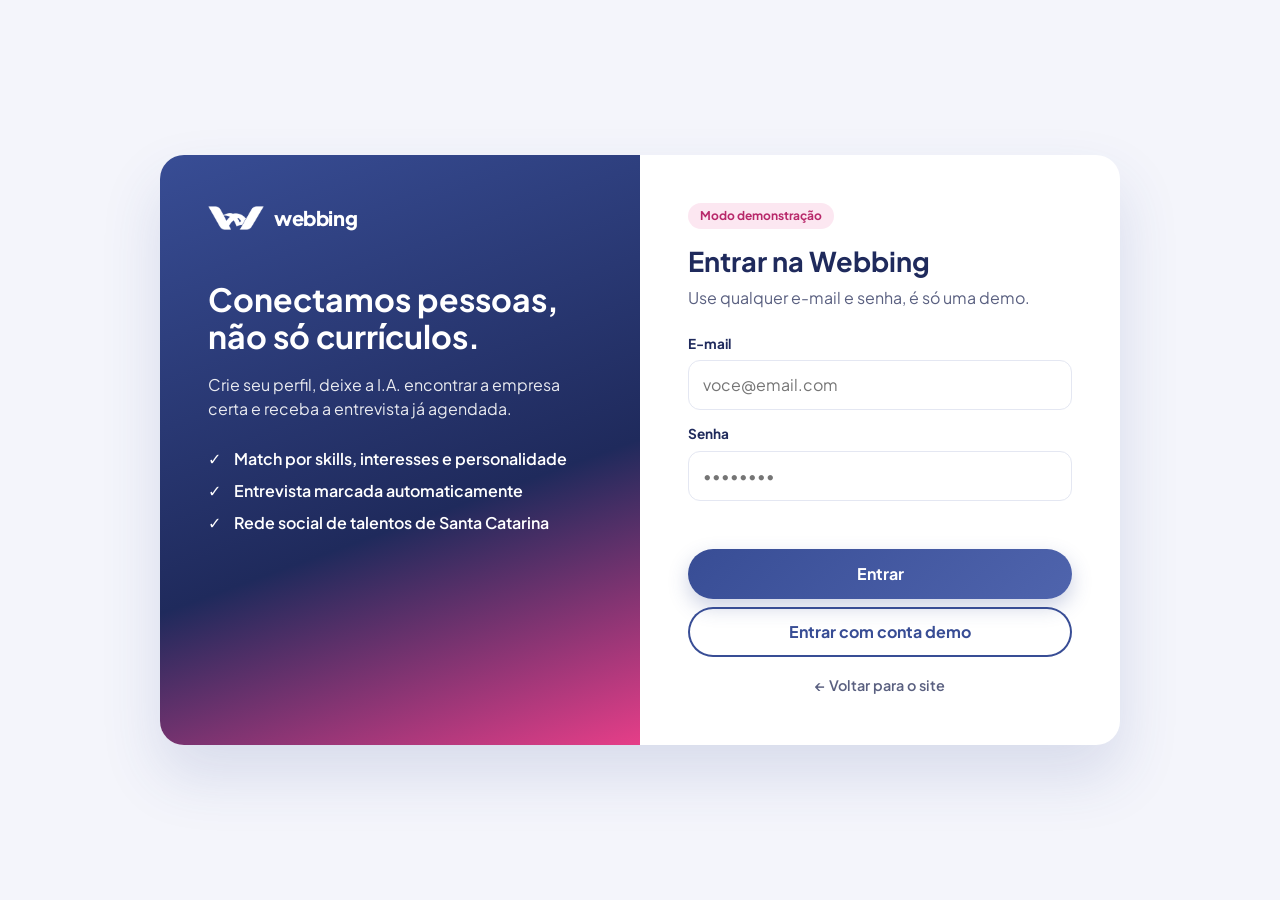
==== commit 7fcf808b: "Usa a logo oficial da Webbing (PNG com fundo transparente) Co-Authored-By: Claude Opus 5.5 <noreply@" ====
--- a/app.html
+++ b/app.html
@@ -9,7 +9,7 @@
   <link rel="preconnect" href="https://fonts.gstatic.com" crossorigin>
   <link href="https://fonts.googleapis.com/css2?family=Plus+Jakarta+Sans:wght@400;500;600;700;800&display=swap" rel="stylesheet">
   <link rel="stylesheet" href="app.css">
-  <link rel="icon" href="img/favicon.svg" type="image/svg+xml">
+  <link rel="icon" href="img/favicon.png" type="image/png">
 </head>
 <body>
 
@@ -17,7 +17,7 @@
 <section class="screen screen-center" id="s-login">
   <div class="auth">
     <div class="auth-side">
-      <a href="index.html" class="logo logo-light"><img class="logo-mark" src="img/logo-mark-white.svg" alt=""><span class="wordmark">webbing</span></a>
+      <a href="index.html" class="logo logo-light"><img class="logo-mark" src="img/logo-mark-white.png" alt=""><span class="wordmark">webbing</span></a>
       <h1>Conectamos pessoas, não só currículos.</h1>
       <p>Crie seu perfil, deixe a I.A. encontrar a empresa certa e receba a entrevista já agendada.</p>
       <ul>
@@ -50,7 +50,7 @@
 <section class="screen screen-center" id="s-onboard" hidden>
   <form class="wizard" id="form-perfil" novalidate>
     <div class="wizard-head">
-      <a class="logo"><img class="logo-mark" src="img/logo-mark.svg" alt=""><span class="wordmark">webbing</span></a>
+      <a class="logo"><img class="logo-mark" src="img/logo-mark.png" alt=""><span class="wordmark">webbing</span></a>
       <span class="muted" id="wiz-count">Passo 1 de 4</span>
     </div>
     <div class="progress"><i id="wiz-bar"></i></div>
@@ -151,7 +151,7 @@
 <!-- ============ ANALISANDO ============ -->
 <section class="screen screen-center screen-dark" id="s-analyze" hidden>
   <div class="analyze">
-    <div class="orb"><img class="logo-mark big" src="img/logo-mark-white.svg" alt=""></div>
+    <div class="orb"><img class="logo-mark big" src="img/logo-mark-white.png" alt=""></div>
     <h2>A I.A. da Webbing está analisando seu perfil</h2>
     <ul class="analyze-steps" id="analyze-steps">
       <li>Lendo suas skills técnicas e comportamentais</li>
@@ -190,7 +190,7 @@
 <section class="screen" id="s-app" hidden>
   <header class="topbar">
     <div class="topbar-inner">
-      <a class="logo" data-view="feed"><img class="logo-mark" src="img/logo-mark.svg" alt=""><span class="wordmark hide-sm">webbing</span></a>
+      <a class="logo" data-view="feed"><img class="logo-mark" src="img/logo-mark.png" alt=""><span class="wordmark hide-sm">webbing</span></a>
       <div class="search hide-sm"><input placeholder="Buscar pessoas, empresas e vagas" aria-label="Buscar"></div>
       <nav class="topnav" aria-label="Navegação principal">
         <button data-view="feed" class="active"><span>🏠</span><small>Início</small></button>
--- a/app.css
+++ b/app.css
@@ -1,14 +1,14 @@
 :root {
-  --bg: #F7F2F2;
+  --bg: #F4F5FB;
   --surface: #ffffff;
-  --text: #1C1330;
-  --muted: #5E5872;
-  --border: #ECE5E6;
-  --primary: #2A1D44;
-  --primary-2: #EB8383;
-  --soft: #FBECEB;
-  --dark: #1C1330;
-  --shadow: 0 10px 30px rgba(42,29,68, .08);
+  --text: #1F2A5C;
+  --muted: #5A6080;
+  --border: #E4E7F2;
+  --primary: #384D95;
+  --primary-2: #E63E88;
+  --soft: #FDEAF3;
+  --dark: #1F2A5C;
+  --shadow: 0 10px 30px rgba(56,77,149, .08);
   --radius: 16px;
 }
 
@@ -32,8 +32,8 @@
 .btn {
   display: inline-flex; align-items: center; justify-content: center; gap: 8px;
   padding: 13px 24px; border-radius: 999px; border: 0; cursor: pointer; font-weight: 700;
-  background: linear-gradient(135deg, var(--primary), #4A3A6E); color: #fff;
-  box-shadow: 0 8px 20px rgba(42,29,68, .25); transition: transform .2s, box-shadow .2s, opacity .2s;
+  background: linear-gradient(135deg, var(--primary), #4F64AD); color: #fff;
+  box-shadow: 0 8px 20px rgba(56,77,149, .25); transition: transform .2s, box-shadow .2s, opacity .2s;
 }
 .btn:hover { transform: translateY(-1px); }
 .btn:disabled { opacity: .6; cursor: default; transform: none; }
@@ -43,13 +43,13 @@
 .btn-block { width: 100%; }
 .demo-tag {
   display: inline-block; padding: 4px 12px; border-radius: 999px; font-size: .75rem; font-weight: 700;
-  background: rgba(235,131,131,.12); color: #46696E;
+  background: rgba(230,62,136,.12); color: #B8286A;
 }
 .avatar {
   flex: none; width: 44px; height: 44px; border-radius: 50%; display: grid; place-items: center;
-  background: linear-gradient(135deg, #5B4A80, var(--primary)); color: #fff; font-weight: 800; border: 0;
-}
-.avatar.co { border-radius: 14px; background: linear-gradient(135deg, #769DA3, #557A80); }
+  background: linear-gradient(135deg, #5A6DB0, var(--primary)); color: #fff; font-weight: 800; border: 0;
+}
+.avatar.co { border-radius: 14px; background: linear-gradient(135deg, #E63E88, #C42E6F); }
 .avatar.sm { width: 38px; height: 38px; font-size: .85rem; }
 .avatar.lg { width: 84px; height: 84px; font-size: 1.6rem; }
 .avatar.xl { width: 96px; height: 96px; font-size: 2rem; box-shadow: 0 0 0 5px rgba(255,255,255,.15); }
@@ -62,8 +62,8 @@
 .screen-dark {
   color: #fff;
   background:
-    radial-gradient(600px 400px at 80% 10%, rgba(235,131,131,.35), transparent 70%),
-    radial-gradient(700px 500px at 10% 90%, rgba(118,157,163,.45), transparent 70%),
+    radial-gradient(600px 400px at 80% 10%, rgba(230,62,136,.35), transparent 70%),
+    radial-gradient(700px 500px at 10% 90%, rgba(56,77,149,.45), transparent 70%),
     var(--dark);
 }
 
@@ -80,11 +80,11 @@
 /* Login */
 .auth {
   width: 100%; max-width: 960px; display: grid; grid-template-columns: 1fr 1fr;
-  background: #fff; border-radius: 24px; overflow: hidden; box-shadow: 0 30px 60px rgba(42,29,68,.15);
+  background: #fff; border-radius: 24px; overflow: hidden; box-shadow: 0 30px 60px rgba(56,77,149,.15);
 }
 .auth-side {
   padding: 48px; color: #fff; display: flex; flex-direction: column; gap: 18px;
-  background: linear-gradient(160deg, var(--primary), #1C1330 60%, var(--primary-2));
+  background: linear-gradient(160deg, var(--primary), #1F2A5C 60%, var(--primary-2));
 }
 .auth-side h1 { font-size: 2rem; line-height: 1.15; margin-top: 30px; }
 .auth-side p { opacity: .9; }
@@ -100,7 +100,7 @@
 /* Wizard */
 .wizard {
   width: 100%; max-width: 720px; background: #fff; border-radius: 24px; padding: 32px;
-  box-shadow: 0 30px 60px rgba(42,29,68,.12);
+  box-shadow: 0 30px 60px rgba(56,77,149,.12);
 }
 .wizard-head { display: flex; align-items: center; gap: 14px; margin-bottom: 16px; flex-wrap: wrap; }
 .wizard-head .logo { margin-right: auto; }
@@ -127,7 +127,7 @@
 .radio-cards.small span { font-size: 1rem; padding: 12px 8px; }
 .radio-cards b { font-size: .9rem; }
 .radio-cards small { font-size: .74rem; color: var(--muted); line-height: 1.3; }
-.radio-cards input:checked + span { border-color: var(--primary); background: var(--soft); box-shadow: 0 0 0 3px rgba(42,29,68,.15); }
+.radio-cards input:checked + span { border-color: var(--primary); background: var(--soft); box-shadow: 0 0 0 3px rgba(56,77,149,.15); }
 .radio-cards input:focus-visible + span { outline: 2px solid var(--primary); outline-offset: 2px; }
 .step > .field:last-child { margin-top: 18px; }
 .wizard-actions { display: flex; justify-content: flex-end; gap: 10px; margin-top: 10px; }
@@ -137,7 +137,7 @@
 .orb { display: grid; place-items: center; width: 150px; height: 150px; margin: 0 auto 28px; border-radius: 50%; position: relative; }
 .orb::before, .orb::after {
   content: ""; position: absolute; inset: 0; border-radius: 50%;
-  border: 3px solid transparent; border-top-color: var(--primary-2); border-right-color: #5B4A80;
+  border: 3px solid transparent; border-top-color: var(--primary-2); border-right-color: #5A6DB0;
   animation: spin 1.2s linear infinite;
 }
 .orb::after { inset: 16px; animation-duration: 1.8s; animation-direction: reverse; }
@@ -160,7 +160,7 @@
 .match-pair { display: flex; align-items: center; justify-content: center; gap: 16px; margin-bottom: 16px; }
 .match-pct {
   font-size: 1.6rem; font-weight: 800; padding: 10px 18px; border-radius: 999px;
-  background: linear-gradient(135deg, var(--primary), var(--primary-2)); box-shadow: 0 10px 30px rgba(235,131,131,.4);
+  background: linear-gradient(135deg, var(--primary), var(--primary-2)); box-shadow: 0 10px 30px rgba(230,62,136,.4);
 }
 .match-sub { font-size: 1.05rem; opacity: .9; margin-bottom: 20px; }
 .match-why { text-align: left; background: rgba(255,255,255,.08); border: 1px solid rgba(255,255,255,.12); border-radius: var(--radius); padding: 18px 20px; margin-bottom: 18px; }
@@ -173,7 +173,7 @@
   background: #fff; color: var(--text); border-radius: var(--radius); padding: 20px; text-align: left; margin-bottom: 16px;
   animation: fade .45s ease;
 }
-.interview-card .ok { color: #46696E; font-weight: 800; margin-bottom: 10px; display: block; }
+.interview-card .ok { color: #B8286A; font-weight: 800; margin-bottom: 10px; display: block; }
 .i-rows { display: grid; gap: 8px; }
 .i-rows div { display: flex; gap: 10px; font-size: .95rem; }
 .i-rows b { min-width: 92px; color: var(--muted); font-weight: 600; }
@@ -256,7 +256,7 @@
 .pct small { display: block; font-size: .7rem; color: var(--muted); font-weight: 600; }
 .meter { height: 6px; border-radius: 9px; background: var(--soft); overflow: hidden; margin-top: 10px; }
 .meter i { display: block; height: 100%; background: linear-gradient(90deg, var(--primary), var(--primary-2)); }
-.job.is-match { border-color: var(--primary); box-shadow: 0 0 0 3px rgba(42,29,68,.12); }
+.job.is-match { border-color: var(--primary); box-shadow: 0 0 0 3px rgba(56,77,149,.12); }
 
 .agenda-item { display: flex; gap: 18px; }
 .date-box {
@@ -268,7 +268,7 @@
 .agenda-info { flex: 1; }
 .agenda-info h3 { font-size: 1.05rem; }
 .agenda-actions { display: flex; flex-wrap: wrap; gap: 8px; margin-top: 12px; }
-.status { display: inline-block; font-size: .75rem; font-weight: 700; padding: 3px 10px; border-radius: 999px; background: rgba(235,131,131,.12); color: #46696E; margin-bottom: 6px; }
+.status { display: inline-block; font-size: .75rem; font-weight: 700; padding: 3px 10px; border-radius: 999px; background: rgba(230,62,136,.12); color: #B8286A; margin-bottom: 6px; }
 
 .chat { padding: 0; display: flex; flex-direction: column; height: calc(100vh - 130px); min-height: 420px; }
 .chat-head { display: flex; gap: 12px; align-items: center; padding: 14px 18px; border-bottom: 1px solid var(--border); }
@@ -281,7 +281,7 @@
 .chat-form { display: flex; gap: 8px; padding: 12px; border-top: 1px solid var(--border); }
 .chat-form input { flex: 1; min-width: 0; padding: 11px 16px; border-radius: 999px; border: 1.5px solid var(--border); font: inherit; }
 
-.next-interview { background: linear-gradient(160deg, var(--primary), #1C1330); color: #fff; border: 0; }
+.next-interview { background: linear-gradient(160deg, var(--primary), #1F2A5C); color: #fff; border: 0; }
 .next-interview h4 { margin-bottom: 4px; }
 .next-interview p { font-size: .9rem; opacity: .9; }
 .countdown { display: grid; grid-template-columns: repeat(3, 1fr); gap: 6px; margin: 12px 0; text-align: center; }
@@ -354,6 +354,6 @@
 @media (max-width: 820px) { .layout { grid-template-columns: minmax(0, 1fr); } }
 .wordmark { font-weight: 800; letter-spacing: -.02em; text-transform: lowercase; }
 .auth-side .logo-mark { width: 56px; }
-.avatar.brand { border-radius: 14px; background: #2A1D44; }
+.avatar.brand { border-radius: 14px; background: #384D95; }
 .avatar.brand img { width: 30px; }
-.topbar .logo-mark { width: 54px; }
+.topbar .logo-mark { width: 60px; }
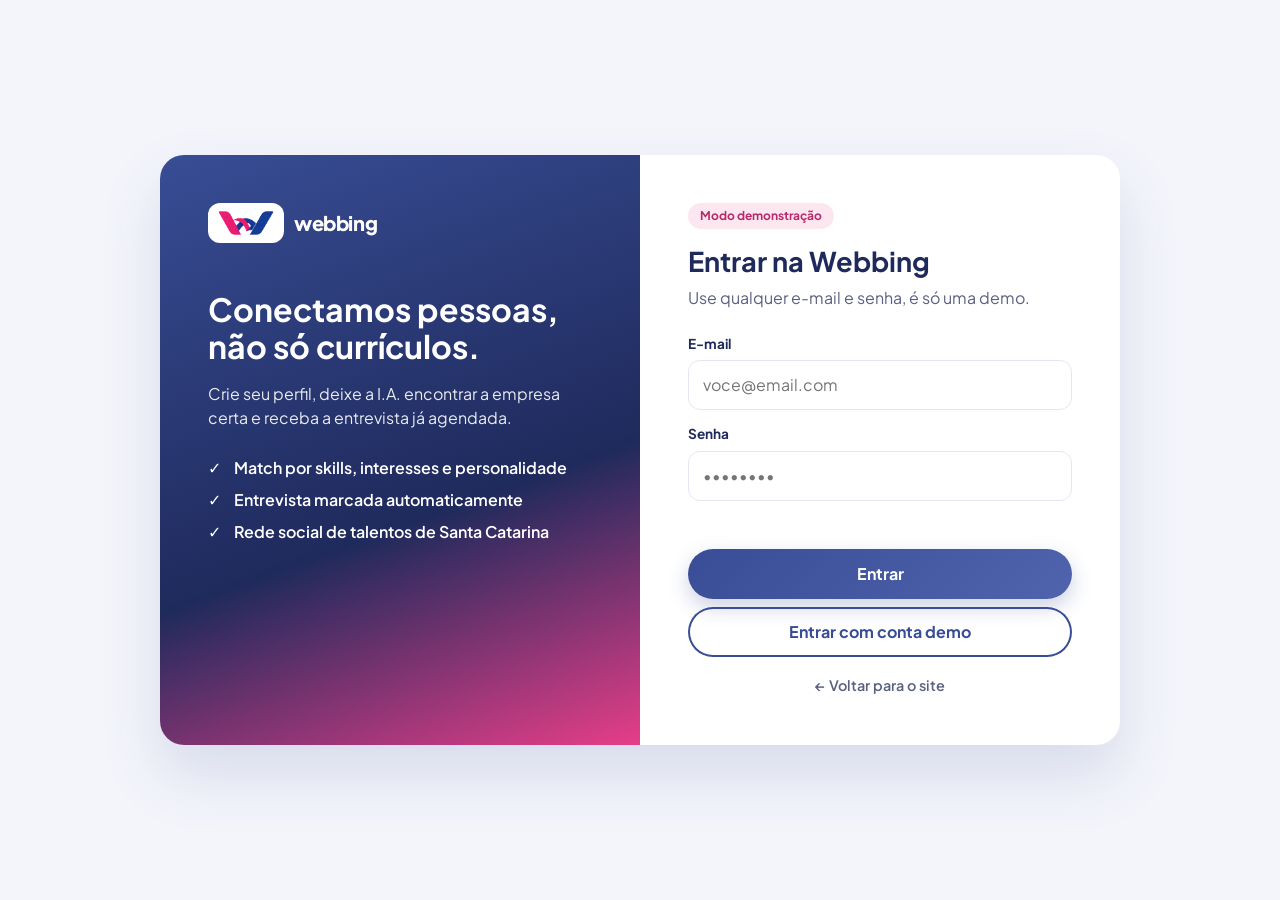
==== commit 56b59374: "Usa a logo original sem alterações, apenas sem o fundo branco Co-Authored-By: Claude Opus 5.5 <norep" ====
--- a/app.html
+++ b/app.html
@@ -17,7 +17,7 @@
 <section class="screen screen-center" id="s-login">
   <div class="auth">
     <div class="auth-side">
-      <a href="index.html" class="logo logo-light"><img class="logo-mark" src="img/logo-mark-white.png" alt=""><span class="wordmark">webbing</span></a>
+      <a href="index.html" class="logo logo-light"><img class="logo-mark" src="img/logo-mark.png" alt=""><span class="wordmark">webbing</span></a>
       <h1>Conectamos pessoas, não só currículos.</h1>
       <p>Crie seu perfil, deixe a I.A. encontrar a empresa certa e receba a entrevista já agendada.</p>
       <ul>
@@ -151,7 +151,7 @@
 <!-- ============ ANALISANDO ============ -->
 <section class="screen screen-center screen-dark" id="s-analyze" hidden>
   <div class="analyze">
-    <div class="orb"><img class="logo-mark big" src="img/logo-mark-white.png" alt=""></div>
+    <div class="orb"><img class="logo-mark big" src="img/logo-mark.png" alt=""></div>
     <h2>A I.A. da Webbing está analisando seu perfil</h2>
     <ul class="analyze-steps" id="analyze-steps">
       <li>Lendo suas skills técnicas e comportamentais</li>
--- a/app.css
+++ b/app.css
@@ -354,6 +354,9 @@
 @media (max-width: 820px) { .layout { grid-template-columns: minmax(0, 1fr); } }
 .wordmark { font-weight: 800; letter-spacing: -.02em; text-transform: lowercase; }
 .auth-side .logo-mark { width: 56px; }
-.avatar.brand { border-radius: 14px; background: #384D95; }
-.avatar.brand img { width: 30px; }
+.avatar.brand { border-radius: 14px; background: #fff; border: 1px solid var(--border); }
+.avatar.brand img { width: 34px; }
 .topbar .logo-mark { width: 60px; }
+/* Em fundo escuro a logo original fica sobre uma base branca (a logo não é alterada) */
+.auth-side .logo-mark, .logo-mark.big { box-sizing: content-box; background: #fff; padding: 8px 10px; border-radius: 12px; }
+.logo-mark.big { padding: 14px 14px; border-radius: 18px; }
